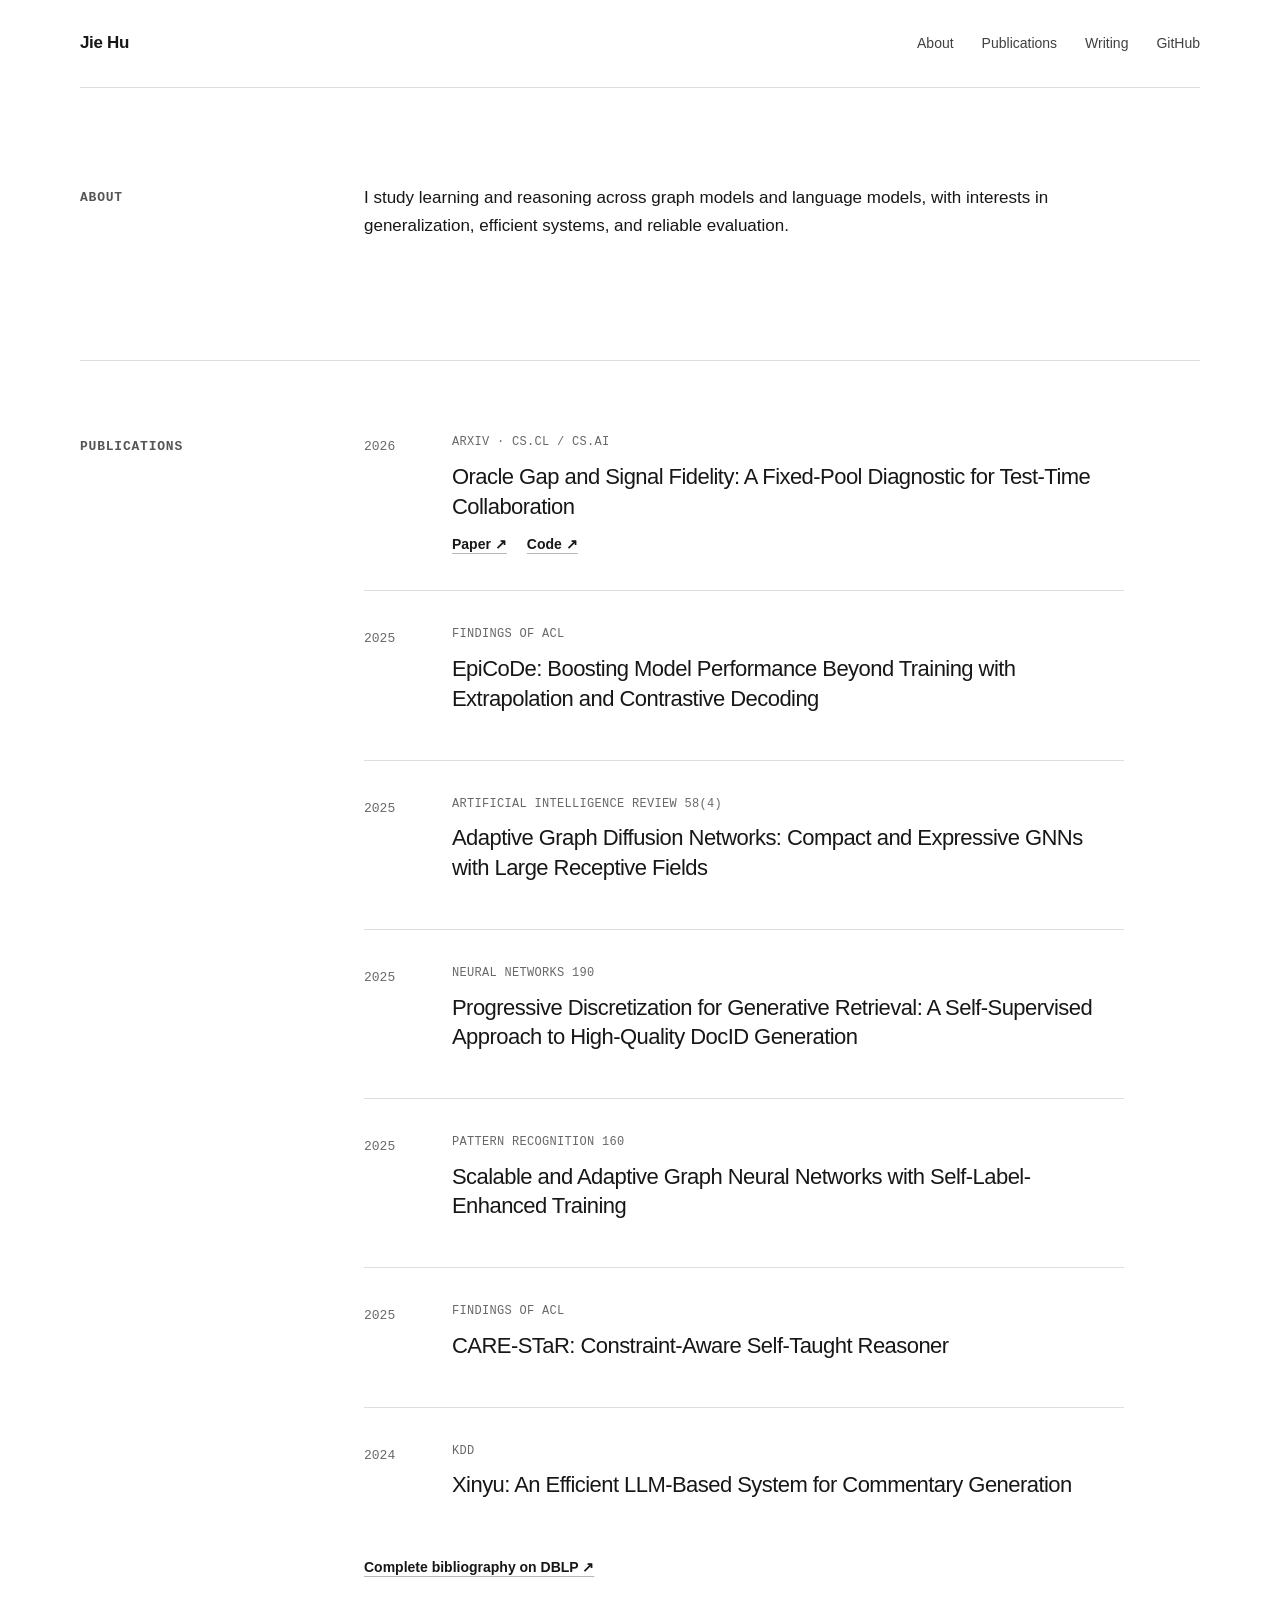
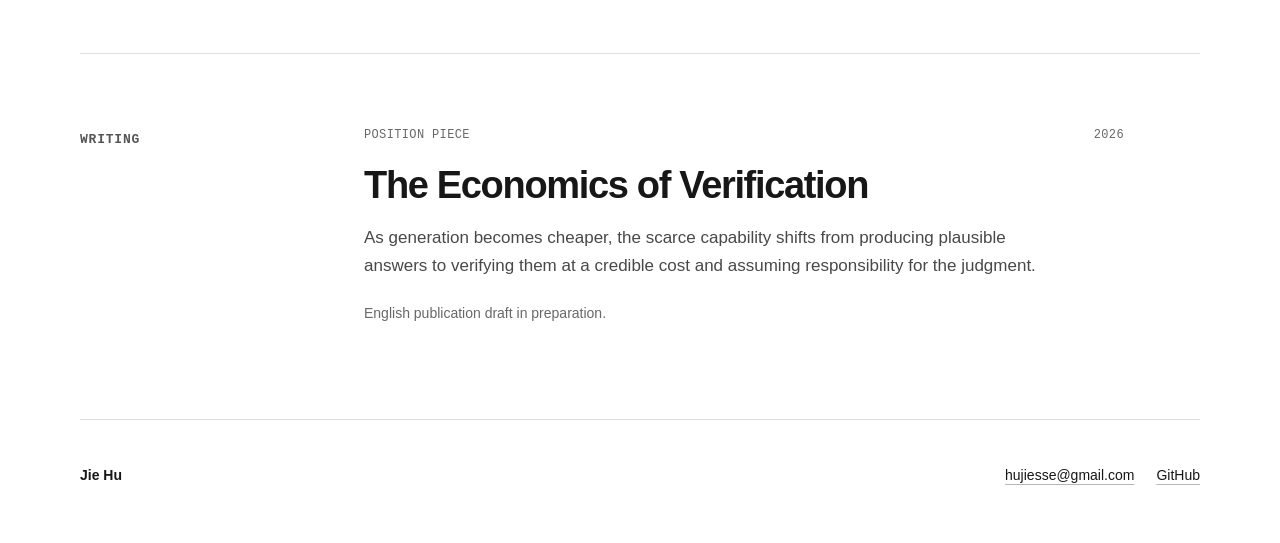
==== index.html @ 47c5e5bf "Publish personal research homepage" ====
<!doctype html>
<html lang="en">
  <head>
    <meta charset="utf-8" />
    <meta name="viewport" content="width=device-width, initial-scale=1" />
    <meta
      name="description"
      content="Research on learning and reasoning across graph models and language models."
    />
    <title>Jie Hu — Research</title>
    <link rel="stylesheet" href="styles.css" />
  </head>
  <body>
    <main id="top">
      <header class="site-header">
        <a class="site-name" href="#top" aria-label="Jie Hu, home">Jie Hu</a>
        <nav aria-label="Primary navigation">
          <a href="#about">About</a>
          <a href="#publications">Publications</a>
          <a href="#writing">Writing</a>
          <a href="https://github.com/AmGarfield">GitHub</a>
        </nav>
      </header>

      <section class="section about" id="about">
        <h2>About</h2>
        <div class="section-content">
          <p>
            I study learning and reasoning across graph models and language
            models, with interests in generalization, efficient systems, and
            reliable evaluation.
          </p>
        </div>
      </section>

      <section class="section" id="publications">
        <h2>Publications</h2>
        <div class="publication-list">
          <article class="publication">
            <div class="publication-year">2026</div>
            <div>
              <p class="publication-venue">arXiv · cs.CL / cs.AI</p>
              <h3>
                <a href="https://arxiv.org/abs/2607.17531">
                  Oracle Gap and Signal Fidelity: A Fixed-Pool Diagnostic for
                  Test-Time Collaboration
                </a>
              </h3>
              <div class="inline-links">
                <a href="https://arxiv.org/abs/2607.17531">Paper ↗</a>
                <a href="https://github.com/AmGarfield/OracleGap">Code ↗</a>
              </div>
            </div>
          </article>

          <article class="publication">
            <div class="publication-year">2025</div>
            <div>
              <p class="publication-venue">Findings of ACL</p>
              <h3>
                <a href="https://arxiv.org/abs/2506.03489">
                  EpiCoDe: Boosting Model Performance Beyond Training with
                  Extrapolation and Contrastive Decoding
                </a>
              </h3>
            </div>
          </article>

          <article class="publication">
            <div class="publication-year">2025</div>
            <div>
              <p class="publication-venue">Artificial Intelligence Review 58(4)</p>
              <h3>
                <a href="https://dblp.org/rec/journals/air/SunZHGCY25">
                  Adaptive Graph Diffusion Networks: Compact and Expressive
                  GNNs with Large Receptive Fields
                </a>
              </h3>
            </div>
          </article>

          <article class="publication">
            <div class="publication-year">2025</div>
            <div>
              <p class="publication-venue">Neural Networks 190</p>
              <h3>
                <a href="https://dblp.org/rec/journals/nn/YaoHZL25">
                  Progressive Discretization for Generative Retrieval: A
                  Self-Supervised Approach to High-Quality DocID Generation
                </a>
              </h3>
            </div>
          </article>

          <article class="publication">
            <div class="publication-year">2025</div>
            <div>
              <p class="publication-venue">Pattern Recognition 160</p>
              <h3>
                <a href="https://dblp.org/rec/journals/pr/SunHGCLY25">
                  Scalable and Adaptive Graph Neural Networks with
                  Self-Label-Enhanced Training
                </a>
              </h3>
            </div>
          </article>

          <article class="publication">
            <div class="publication-year">2025</div>
            <div>
              <p class="publication-venue">Findings of ACL</p>
              <h3>
                <a href="https://dblp.org/rec/conf/acl/LiTNJSFLHYX25">
                  CARE-STaR: Constraint-Aware Self-Taught Reasoner
                </a>
              </h3>
            </div>
          </article>

          <article class="publication">
            <div class="publication-year">2024</div>
            <div>
              <p class="publication-venue">KDD</p>
              <h3>
                <a href="https://dblp.org/rec/conf/kdd/WuTXYWLKDLXHCWW24">
                  Xinyu: An Efficient LLM-Based System for Commentary
                  Generation
                </a>
              </h3>
            </div>
          </article>

          <a
            class="bibliography-link"
            href="https://dblp.org/pid/90/5064-25.html"
          >
            Complete bibliography on DBLP ↗
          </a>
        </div>
      </section>

      <section class="section" id="writing">
        <h2>Writing</h2>
        <div class="work-list">
          <article class="work-item">
            <div class="work-meta">
              <span>Position piece</span>
              <span>2026</span>
            </div>
            <h3>The Economics of Verification</h3>
            <p>
              As generation becomes cheaper, the scarce capability shifts from
              producing plausible answers to verifying them at a credible cost
              and assuming responsibility for the judgment.
            </p>
            <p class="status">English publication draft in preparation.</p>
          </article>
        </div>
      </section>

      <footer>
        <p>Jie Hu</p>
        <div class="footer-links">
          <a href="mailto:hujiesse@gmail.com">hujiesse@gmail.com</a>
          <a href="https://github.com/AmGarfield">GitHub</a>
        </div>
      </footer>
    </main>
  </body>
</html>
---- styles.css ----
:root {
  --background: #ffffff;
  --foreground: #171717;
  --muted: #686868;
  --line: #dedede;
  --link: #1d4ed8;
}

* {
  box-sizing: border-box;
}

html {
  scroll-behavior: smooth;
}

body {
  margin: 0;
  background: var(--background);
  color: var(--foreground);
  font-family: Arial, Helvetica, sans-serif;
  font-size: 17px;
  line-height: 1.65;
  text-rendering: optimizeLegibility;
}

a {
  color: inherit;
  text-decoration-color: #b7b7b7;
  text-decoration-thickness: 1px;
  text-underline-offset: 4px;
}

a:hover {
  color: var(--link);
  text-decoration-color: var(--link);
}

a:focus-visible {
  border-radius: 2px;
  outline: 2px solid var(--link);
  outline-offset: 4px;
}

main {
  width: min(1120px, calc(100% - 64px));
  margin: 0 auto;
}

.site-header {
  display: flex;
  min-height: 88px;
  align-items: center;
  justify-content: space-between;
  border-bottom: 1px solid var(--line);
}

.site-name {
  font-weight: 650;
  letter-spacing: -0.02em;
  text-decoration: none;
}

nav {
  display: flex;
  gap: 28px;
  font-size: 14px;
}

nav a {
  color: #404040;
  text-decoration: none;
}

h2,
h3,
p {
  margin-top: 0;
}

.section {
  display: grid;
  grid-template-columns: 220px minmax(0, 1fr);
  gap: 64px;
  padding: 72px 0;
  border-top: 1px solid var(--line);
}

.about {
  padding-top: 96px;
  padding-bottom: 96px;
  border-top: 0;
}

.section h2 {
  margin: 3px 0 0;
  color: #555;
  font-family: ui-monospace, SFMono-Regular, Menlo, Consolas, monospace;
  font-size: 13px;
  letter-spacing: 0.06em;
  text-transform: uppercase;
}

.section-content,
.publication-list,
.work-list {
  max-width: 760px;
}

.section-content p {
  margin-bottom: 24px;
}

.publication {
  display: grid;
  grid-template-columns: 64px minmax(0, 1fr);
  gap: 24px;
  padding: 0 0 34px;
}

.publication + .publication {
  padding-top: 34px;
  border-top: 1px solid var(--line);
}

.publication-year {
  padding-top: 3px;
  color: var(--muted);
  font-family: ui-monospace, SFMono-Regular, Menlo, Consolas, monospace;
  font-size: 13px;
}

.publication-venue {
  margin-bottom: 9px;
  color: var(--muted);
  font-family: ui-monospace, SFMono-Regular, Menlo, Consolas, monospace;
  font-size: 12px;
  letter-spacing: 0.025em;
  text-transform: uppercase;
}

.publication h3 {
  margin-bottom: 12px;
  font-size: 22px;
  font-weight: 540;
  letter-spacing: -0.025em;
  line-height: 1.35;
}

.publication h3 a {
  text-decoration: none;
}

.inline-links,
.footer-links {
  display: flex;
  flex-wrap: wrap;
  gap: 22px;
}

.inline-links {
  gap: 20px;
  font-size: 14px;
  font-weight: 600;
}

.bibliography-link {
  display: inline-block;
  margin-top: 10px;
  font-size: 14px;
  font-weight: 600;
}

.work-meta {
  display: flex;
  justify-content: space-between;
  margin-bottom: 18px;
  color: var(--muted);
  font-family: ui-monospace, SFMono-Regular, Menlo, Consolas, monospace;
  font-size: 12px;
  letter-spacing: 0.03em;
  text-transform: uppercase;
}

.work-item h3 {
  margin-bottom: 16px;
  font-size: clamp(27px, 3vw, 38px);
  font-weight: 560;
  letter-spacing: -0.035em;
  line-height: 1.15;
}

.work-item p {
  max-width: 700px;
  margin-bottom: 22px;
  color: #484848;
}

.status {
  color: var(--muted) !important;
  font-size: 14px;
}

footer {
  display: flex;
  align-items: center;
  justify-content: space-between;
  gap: 24px;
  padding: 44px 0 56px;
  border-top: 1px solid var(--line);
  font-size: 14px;
}

footer p {
  margin: 0;
  font-weight: 600;
}

@media (max-width: 760px) {
  main {
    width: min(100% - 36px, 680px);
  }

  .site-header {
    min-height: 72px;
  }

  nav {
    gap: 15px;
    font-size: 13px;
  }

  nav a:nth-child(1),
  nav a:nth-child(3) {
    display: none;
  }

  .section {
    grid-template-columns: 1fr;
    gap: 30px;
    padding: 56px 0;
  }

  .about {
    padding-top: 64px;
    padding-bottom: 64px;
  }

  .publication {
    grid-template-columns: 50px minmax(0, 1fr);
    gap: 14px;
  }

  .publication h3 {
    font-size: 19px;
  }

  footer {
    align-items: flex-start;
    flex-direction: column;
  }
}

@media (prefers-reduced-motion: reduce) {
  html {
    scroll-behavior: auto;
  }
}
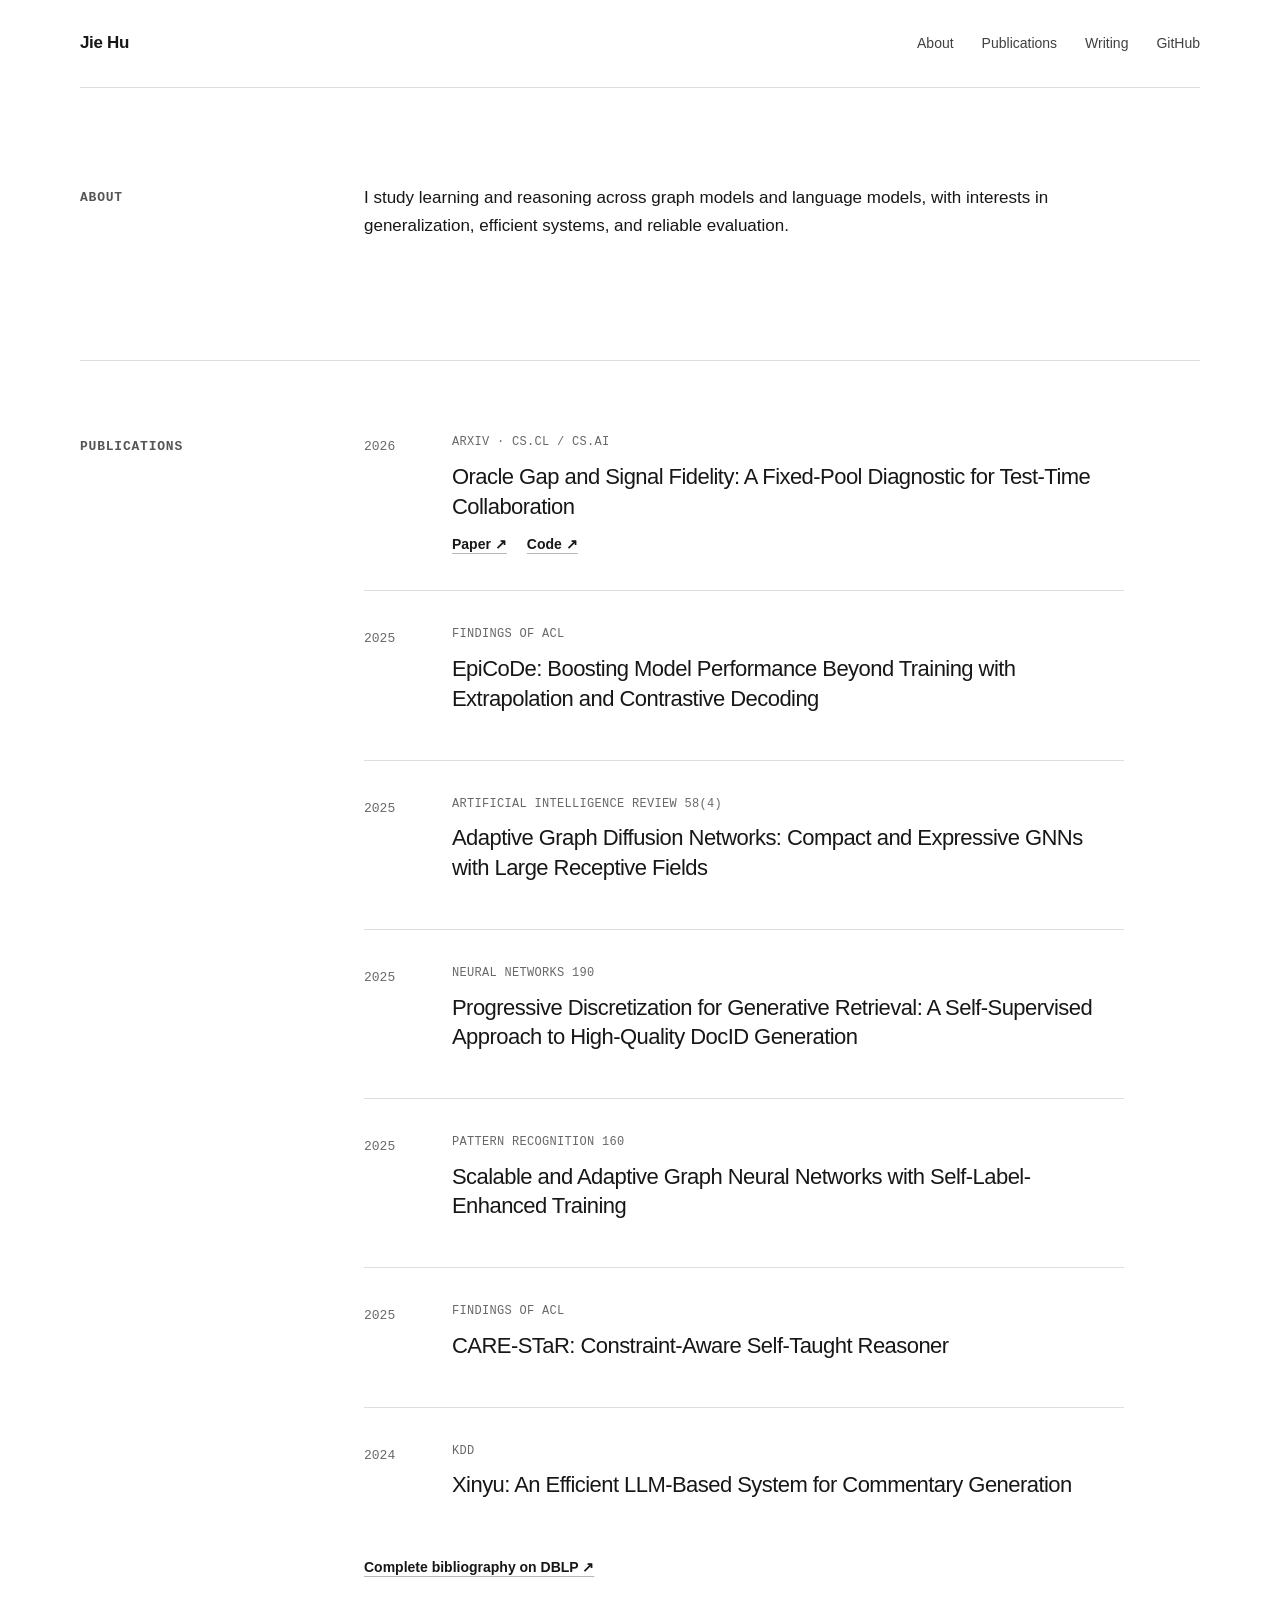
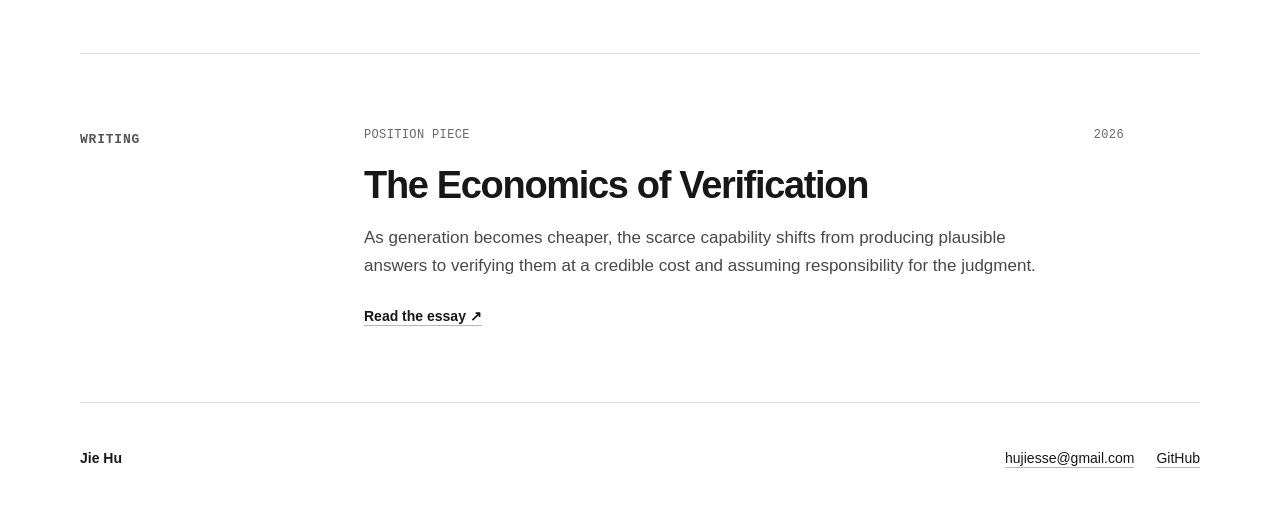
==== commit f178f071: "Publish The Economics of Verification essay" ====
--- a/index.html
+++ b/index.html
@@ -147,13 +147,19 @@
               <span>Position piece</span>
               <span>2026</span>
             </div>
-            <h3>The Economics of Verification</h3>
+            <h3>
+              <a href="verification-economics.html">
+                The Economics of Verification
+              </a>
+            </h3>
             <p>
               As generation becomes cheaper, the scarce capability shifts from
               producing plausible answers to verifying them at a credible cost
               and assuming responsibility for the judgment.
             </p>
-            <p class="status">English publication draft in preparation.</p>
+            <a class="read-link" href="verification-economics.html">
+              Read the essay ↗
+            </a>
           </article>
         </div>
       </section>
--- a/styles.css
+++ b/styles.css
@@ -190,15 +190,126 @@
   line-height: 1.15;
 }
 
+.work-item h3 a {
+  text-decoration: none;
+}
+
 .work-item p {
   max-width: 700px;
   margin-bottom: 22px;
   color: #484848;
 }
 
-.status {
-  color: var(--muted) !important;
-  font-size: 14px;
+.read-link {
+  font-size: 14px;
+  font-weight: 600;
+}
+
+.article-shell {
+  width: min(920px, calc(100% - 64px));
+}
+
+.article-header {
+  padding: 92px 0 68px;
+  border-bottom: 1px solid var(--line);
+}
+
+.article-kicker {
+  margin-bottom: 22px;
+  color: var(--muted);
+  font-family: ui-monospace, SFMono-Regular, Menlo, Consolas, monospace;
+  font-size: 12px;
+  letter-spacing: 0.06em;
+  text-transform: uppercase;
+}
+
+.article-header h1 {
+  max-width: 850px;
+  margin: 0 0 22px;
+  font-size: clamp(38px, 6vw, 62px);
+  font-weight: 560;
+  letter-spacing: -0.045em;
+  line-height: 1.06;
+}
+
+.article-byline {
+  margin: 0;
+  color: var(--muted);
+  font-size: 15px;
+}
+
+.essay {
+  max-width: 760px;
+  margin: 0 auto;
+  padding: 72px 0 96px;
+}
+
+.essay h2 {
+  margin: 72px 0 24px;
+  font-size: 30px;
+  font-weight: 590;
+  letter-spacing: -0.03em;
+  line-height: 1.2;
+}
+
+.essay p,
+.essay li {
+  color: #303030;
+}
+
+.essay p {
+  margin-bottom: 24px;
+}
+
+.essay ul,
+.essay ol {
+  margin: 0 0 28px;
+  padding-left: 25px;
+}
+
+.essay li + li {
+  margin-top: 9px;
+}
+
+.essay blockquote {
+  margin: 34px 0;
+  padding: 4px 0 4px 24px;
+  border-left: 3px solid var(--foreground);
+  font-size: 20px;
+  line-height: 1.55;
+}
+
+.essay blockquote p {
+  margin: 0;
+  color: var(--foreground);
+}
+
+.essay table {
+  display: block;
+  width: 100%;
+  margin: 32px 0 38px;
+  overflow-x: auto;
+  border-collapse: collapse;
+  font-size: 14px;
+  line-height: 1.45;
+}
+
+.essay th,
+.essay td {
+  min-width: 110px;
+  padding: 12px 14px;
+  border-bottom: 1px solid var(--line);
+  text-align: left;
+  vertical-align: top;
+}
+
+.essay th {
+  color: #444;
+  font-weight: 650;
+}
+
+.essay strong {
+  color: var(--foreground);
 }
 
 footer {
@@ -246,6 +357,27 @@
     padding-bottom: 64px;
   }
 
+  .article-shell {
+    width: min(100% - 36px, 680px);
+  }
+
+  .article-header {
+    padding: 64px 0 48px;
+  }
+
+  .article-header h1 {
+    font-size: clamp(34px, 10vw, 48px);
+  }
+
+  .essay {
+    padding: 48px 0 72px;
+  }
+
+  .essay h2 {
+    margin-top: 56px;
+    font-size: 26px;
+  }
+
   .publication {
     grid-template-columns: 50px minmax(0, 1fr);
     gap: 14px;
